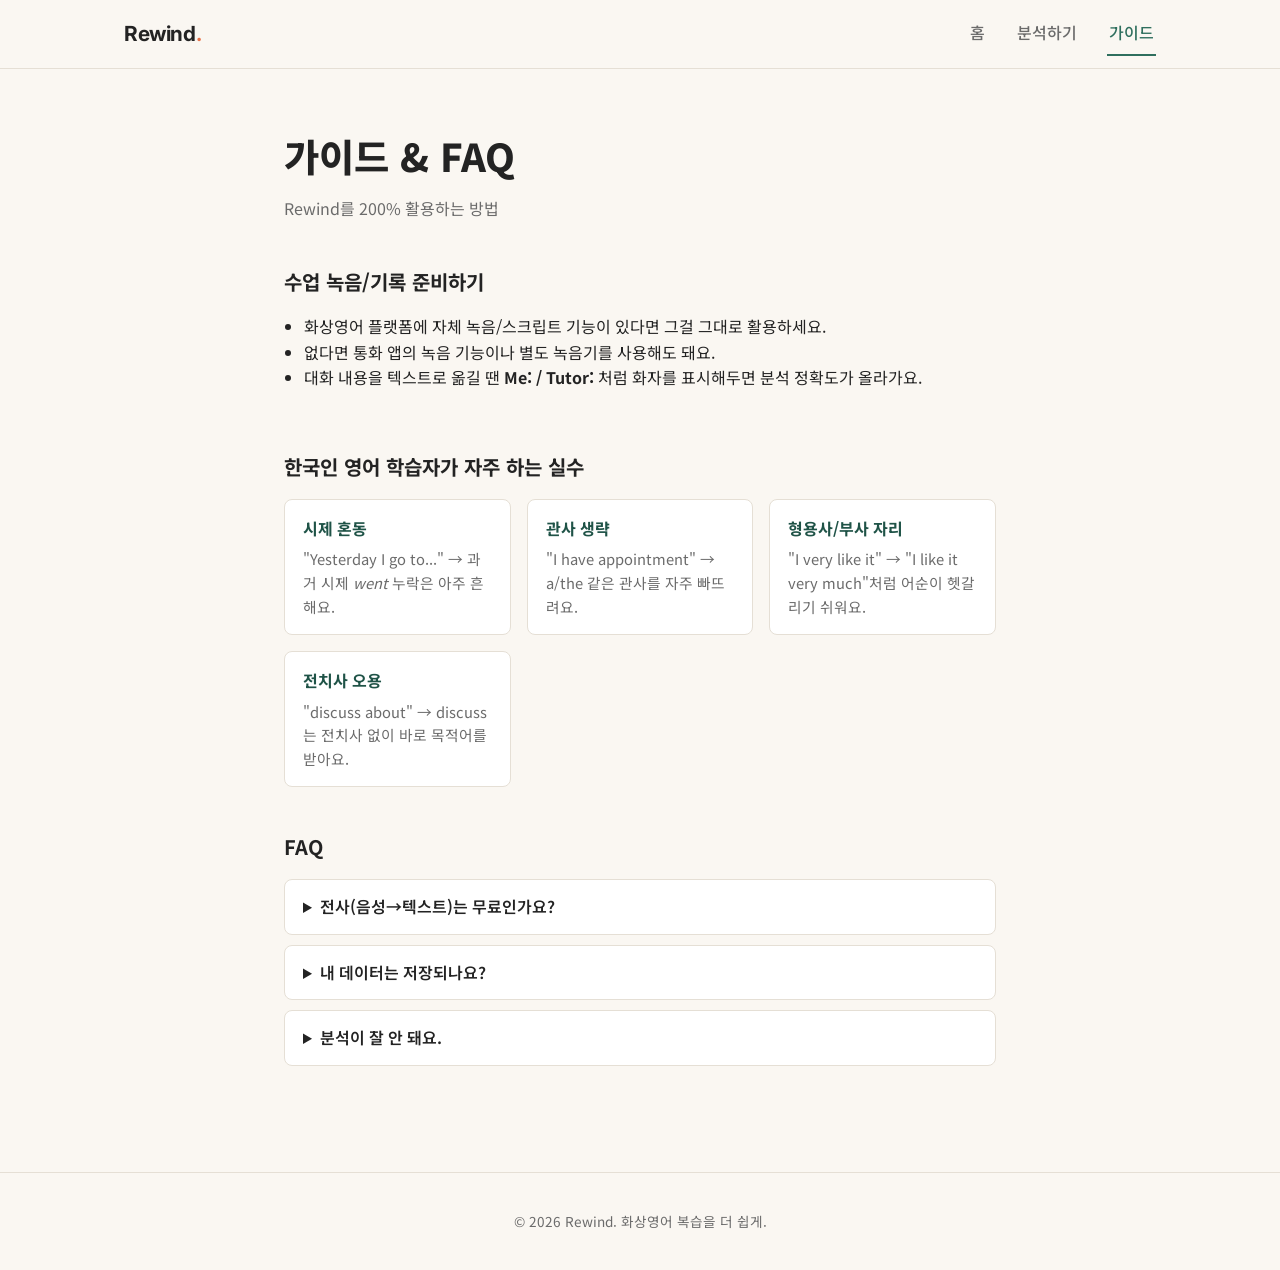
==== guide.html @ b6dd891f "Add Rewind: AI-powered video-lesson English review web app Vanilla HTML/CSS/JS frontend with three p" ====
<!DOCTYPE html>
<html lang="ko">
<head>
<meta charset="UTF-8">
<meta name="viewport" content="width=device-width, initial-scale=1.0">
<title>가이드 — Rewind</title>
<meta name="description" content="Rewind 사용법과 자주 묻는 질문을 확인하세요.">
<link rel="preconnect" href="https://fonts.googleapis.com">
<link rel="preconnect" href="https://fonts.gstatic.com" crossorigin>
<link href="https://fonts.googleapis.com/css2?family=Noto+Sans+KR:wght@400;500;700;900&family=Inter:wght@400;500;600;700&display=swap" rel="stylesheet">
<link rel="stylesheet" href="css/style.css">
</head>
<body>
<header class="site-header">
  <div class="container header-inner">
    <a href="index.html" class="logo">Rewind<span class="logo-dot">.</span></a>
    <nav class="nav" id="nav">
      <a href="index.html" class="nav-link">홈</a>
      <a href="analyze.html" class="nav-link">분석하기</a>
      <a href="guide.html" class="nav-link active">가이드</a>
    </nav>
    <button class="nav-toggle" id="navToggle" aria-label="메뉴 열기" aria-expanded="false">
      <span></span><span></span><span></span>
    </button>
  </div>
</header>

<main>
  <section class="page-head container">
    <h1>가이드 &amp; FAQ</h1>
    <p class="page-sub">Rewind를 200% 활용하는 방법</p>
  </section>

  <section class="guide container">
    <div class="guide-block">
      <h2>수업 녹음/기록 준비하기</h2>
      <ul>
        <li>화상영어 플랫폼에 자체 녹음/스크립트 기능이 있다면 그걸 그대로 활용하세요.</li>
        <li>없다면 통화 앱의 녹음 기능이나 별도 녹음기를 사용해도 돼요.</li>
        <li>대화 내용을 텍스트로 옮길 땐 <strong>Me: / Tutor:</strong> 처럼 화자를 표시해두면 분석 정확도가 올라가요.</li>
      </ul>
    </div>

    <div class="guide-block">
      <h2>한국인 영어 학습자가 자주 하는 실수</h2>
      <div class="mistake-grid">
        <div class="mistake-card">
          <h3>시제 혼동</h3>
          <p>"Yesterday I go to..." → 과거 시제 <em>went</em> 누락은 아주 흔해요.</p>
        </div>
        <div class="mistake-card">
          <h3>관사 생략</h3>
          <p>"I have appointment" → a/the 같은 관사를 자주 빠뜨려요.</p>
        </div>
        <div class="mistake-card">
          <h3>형용사/부사 자리</h3>
          <p>"I very like it" → "I like it very much"처럼 어순이 헷갈리기 쉬워요.</p>
        </div>
        <div class="mistake-card">
          <h3>전치사 오용</h3>
          <p>"discuss about" → discuss는 전치사 없이 바로 목적어를 받아요.</p>
        </div>
      </div>
    </div>

    <div class="guide-block">
      <h2>FAQ</h2>
      <details>
        <summary>전사(음성→텍스트)는 무료인가요?</summary>
        <p>완전 무료는 아니에요. 짧은 mp3(3MB 이하, 약 2~3분)는 AI 음성 인식으로 자동 전사할 수 있지만 비용이 아주 조금 들어요. 더 긴 녹음은 다른 도구로 텍스트로 옮긴 뒤 txt로 올려주세요.</p>
      </details>
      <details>
        <summary>내 데이터는 저장되나요?</summary>
        <p>서버에 대화 내용을 별도로 저장하지 않아요. 분석을 위해 AI API로 전달되었다가 결과만 화면에 표시돼요.</p>
      </details>
      <details>
        <summary>분석이 잘 안 돼요.</summary>
        <p>본인이 말한 문장이 너무 짧거나 화자 구분이 안 되면 정확도가 떨어질 수 있어요. <strong>Me:</strong> 표시를 붙여서 다시 시도해보세요.</p>
      </details>
    </div>
  </section>
</main>

<footer class="site-footer">
  <div class="container footer-inner">
    <p>© 2026 Rewind. 화상영어 복습을 더 쉽게.</p>
  </div>
</footer>

<script src="js/main.js"></script>
</body>
</html>
---- css/style.css ----
/* ---------- tokens ---------- */
:root {
  --bg: #faf7f2;
  --bg-card: #ffffff;
  --text: #232323;
  --text-muted: #6b6b6b;
  --primary: #2f6f5e;
  --primary-dark: #1f5347;
  --accent: #e8734a;
  --border: #e5dfd5;
  --danger-bg: #fdeceb;
  --danger-text: #b3261e;
  --radius-sm: 8px;
  --radius: 14px;
  --radius-lg: 20px;
  --shadow: 0 4px 20px rgba(0, 0, 0, 0.06);
  --container-width: 1080px;
  color-scheme: light;
}

@media (prefers-color-scheme: dark) {
  :root {
    --bg: #17191a;
    --bg-card: #21242a;
    --text: #ececec;
    --text-muted: #a2a2a2;
    --primary: #4fae95;
    --primary-dark: #6cc4ab;
    --accent: #f28a63;
    --border: #33373c;
    --danger-bg: #3a2222;
    --danger-text: #ff8a80;
    --shadow: 0 4px 20px rgba(0, 0, 0, 0.35);
    color-scheme: dark;
  }
}

* { box-sizing: border-box; }

html { scroll-behavior: smooth; }

body {
  margin: 0;
  background: var(--bg);
  color: var(--text);
  font-family: 'Noto Sans KR', 'Inter', -apple-system, BlinkMacSystemFont, 'Segoe UI', Roboto, sans-serif;
  line-height: 1.6;
  -webkit-font-smoothing: antialiased;
}

.container {
  max-width: var(--container-width);
  margin: 0 auto;
  padding: 0 24px;
}

a { color: inherit; text-decoration: none; }

ul { padding-left: 20px; }

code {
  background: var(--border);
  padding: 2px 6px;
  border-radius: 4px;
  font-size: 0.9em;
}

.hidden { display: none !important; }

/* ---------- header ---------- */
.site-header {
  position: sticky;
  top: 0;
  z-index: 50;
  background: var(--bg);
  border-bottom: 1px solid var(--border);
}

.header-inner {
  display: flex;
  align-items: center;
  justify-content: space-between;
  height: 68px;
}

.logo {
  font-family: 'Inter', sans-serif;
  font-weight: 700;
  font-size: 1.3rem;
  letter-spacing: -0.02em;
}

.logo-dot { color: var(--accent); }

.nav {
  display: flex;
  gap: 28px;
}

.nav-link {
  font-weight: 500;
  color: var(--text-muted);
  padding: 8px 2px;
  border-bottom: 2px solid transparent;
  transition: color 0.15s ease, border-color 0.15s ease;
}

.nav-link:hover { color: var(--text); }

.nav-link.active {
  color: var(--primary);
  border-color: var(--primary);
}

.nav-toggle {
  display: none;
  flex-direction: column;
  justify-content: center;
  gap: 5px;
  width: 40px;
  height: 40px;
  background: none;
  border: none;
  cursor: pointer;
}

.nav-toggle span {
  display: block;
  width: 22px;
  height: 2px;
  background: var(--text);
  margin: 0 auto;
  transition: transform 0.2s ease, opacity 0.2s ease;
}

/* ---------- buttons ---------- */
.btn {
  display: inline-block;
  padding: 13px 26px;
  border-radius: 999px;
  font-weight: 600;
  font-size: 0.98rem;
  cursor: pointer;
  border: 2px solid transparent;
  transition: transform 0.12s ease, background 0.15s ease, border-color 0.15s ease, opacity 0.15s ease;
}

.btn:active { transform: scale(0.97); }

.btn-primary {
  background: var(--primary);
  color: #fff;
}

.btn-primary:hover { background: var(--primary-dark); }

.btn-primary:disabled {
  opacity: 0.6;
  cursor: not-allowed;
  transform: none;
}

.btn-ghost {
  background: transparent;
  border-color: var(--border);
  color: var(--text);
}

.btn-ghost:hover { border-color: var(--primary); color: var(--primary); }

/* ---------- hero ---------- */
.hero {
  padding: 88px 24px 64px;
  text-align: center;
  max-width: 760px;
}

.eyebrow {
  color: var(--primary);
  font-weight: 700;
  letter-spacing: 0.04em;
  font-size: 0.9rem;
  margin-bottom: 12px;
}

.hero h1 {
  font-size: clamp(2rem, 5vw, 3.2rem);
  line-height: 1.25;
  margin: 0 0 20px;
  font-weight: 900;
  letter-spacing: -0.02em;
}

.hero-sub {
  color: var(--text-muted);
  font-size: 1.08rem;
  max-width: 560px;
  margin: 0 auto 32px;
}

.hero-actions {
  display: flex;
  gap: 14px;
  justify-content: center;
  flex-wrap: wrap;
}

/* ---------- sections ---------- */
.section-title {
  text-align: center;
  font-size: 1.6rem;
  font-weight: 800;
  margin-bottom: 36px;
}

.steps, .why { padding: 48px 24px 72px; }

.step-grid, .why-grid {
  display: grid;
  grid-template-columns: repeat(auto-fit, minmax(230px, 1fr));
  gap: 22px;
}

.step-card, .why-card {
  background: var(--bg-card);
  border: 1px solid var(--border);
  border-radius: var(--radius);
  padding: 26px 22px;
  box-shadow: var(--shadow);
}

.step-num {
  width: 34px;
  height: 34px;
  border-radius: 50%;
  background: var(--primary);
  color: #fff;
  display: flex;
  align-items: center;
  justify-content: center;
  font-weight: 700;
  margin-bottom: 14px;
}

.step-card h3, .why-card h3 {
  margin: 0 0 8px;
  font-size: 1.08rem;
}

.step-card p, .why-card p {
  margin: 0;
  color: var(--text-muted);
  font-size: 0.95rem;
}

/* ---------- page head (analyze / guide) ---------- */
.page-head {
  padding: 56px 24px 12px;
  max-width: 760px;
}

.page-head h1 {
  font-size: clamp(1.7rem, 4vw, 2.4rem);
  margin: 0 0 10px;
  font-weight: 800;
}

.page-sub { color: var(--text-muted); margin: 0; }

/* ---------- analyze page ---------- */
.analyze {
  padding: 32px 24px 96px;
  max-width: 760px;
}

.input-tabs {
  display: flex;
  gap: 6px;
  overflow-x: auto;
  border-bottom: 1px solid var(--border);
  margin-bottom: 20px;
}

.tab-btn {
  background: none;
  border: none;
  padding: 12px 16px;
  font-weight: 600;
  font-size: 0.95rem;
  color: var(--text-muted);
  border-bottom: 2px solid transparent;
  white-space: nowrap;
  cursor: pointer;
}

.tab-btn.active {
  color: var(--primary);
  border-color: var(--primary);
}

.tab-panel { margin-bottom: 8px; }

textarea#transcriptInput {
  width: 100%;
  border: 1px solid var(--border);
  border-radius: var(--radius);
  padding: 16px;
  font-family: inherit;
  font-size: 0.98rem;
  resize: vertical;
  background: var(--bg-card);
  color: var(--text);
}

.file-drop {
  display: flex;
  flex-direction: column;
  align-items: center;
  justify-content: center;
  gap: 6px;
  border: 2px dashed var(--border);
  border-radius: var(--radius);
  padding: 36px 20px;
  cursor: pointer;
  text-align: center;
  transition: border-color 0.15s ease;
}

.file-drop:hover { border-color: var(--primary); }

.file-drop-label { font-weight: 600; }

.file-drop-name { color: var(--text-muted); font-size: 0.9rem; min-height: 1.2em; }

.hint {
  color: var(--text-muted);
  font-size: 0.88rem;
  margin-top: 10px;
}

.analyze-actions {
  display: flex;
  align-items: center;
  gap: 16px;
  margin-top: 24px;
}

.status-msg {
  color: var(--text-muted);
  font-size: 0.92rem;
}

.error-box {
  margin-top: 20px;
  background: var(--danger-bg);
  color: var(--danger-text);
  border-radius: var(--radius-sm);
  padding: 14px 16px;
  font-size: 0.95rem;
}

.result-box {
  margin-top: 40px;
  border-top: 1px solid var(--border);
  padding-top: 32px;
}

.result-box h2 {
  font-size: 1.3rem;
  margin: 0 0 8px;
}

.result-summary {
  color: var(--text-muted);
  margin: 0 0 20px;
}

.result-list {
  display: flex;
  flex-direction: column;
  gap: 14px;
}

.result-card {
  background: var(--bg-card);
  border: 1px solid var(--border);
  border-left: 4px solid var(--accent);
  border-radius: var(--radius-sm);
  padding: 16px 18px;
  box-shadow: var(--shadow);
}

.result-original {
  margin: 0 0 6px;
  color: var(--text-muted);
  font-style: italic;
}

.result-suggestion {
  margin: 0 0 8px;
  font-weight: 700;
  color: var(--primary-dark);
}

.result-reason {
  margin: 0;
  font-size: 0.92rem;
  color: var(--text-muted);
}

.empty-result {
  color: var(--text-muted);
}

/* ---------- guide page ---------- */
.guide {
  padding: 32px 24px 96px;
  max-width: 760px;
  display: flex;
  flex-direction: column;
  gap: 44px;
}

.guide-block h2 {
  font-size: 1.25rem;
  margin: 0 0 16px;
}

.mistake-grid {
  display: grid;
  grid-template-columns: repeat(auto-fit, minmax(220px, 1fr));
  gap: 16px;
}

.mistake-card {
  background: var(--bg-card);
  border: 1px solid var(--border);
  border-radius: var(--radius-sm);
  padding: 16px 18px;
}

.mistake-card h3 {
  margin: 0 0 6px;
  font-size: 1rem;
  color: var(--primary-dark);
}

.mistake-card p {
  margin: 0;
  color: var(--text-muted);
  font-size: 0.92rem;
}

details {
  background: var(--bg-card);
  border: 1px solid var(--border);
  border-radius: var(--radius-sm);
  padding: 14px 18px;
  margin-bottom: 10px;
}

summary {
  cursor: pointer;
  font-weight: 600;
}

details p {
  margin: 10px 0 0;
  color: var(--text-muted);
  font-size: 0.94rem;
}

/* ---------- footer ---------- */
.site-footer {
  border-top: 1px solid var(--border);
  padding: 24px;
}

.footer-inner {
  color: var(--text-muted);
  font-size: 0.85rem;
  text-align: center;
}

/* ---------- responsive ---------- */
@media (max-width: 768px) {
  .nav {
    position: absolute;
    top: 68px;
    left: 0;
    right: 0;
    background: var(--bg);
    border-bottom: 1px solid var(--border);
    flex-direction: column;
    gap: 0;
    max-height: 0;
    overflow: hidden;
    transition: max-height 0.2s ease;
  }

  .nav.open { max-height: 240px; }

  .nav-link {
    padding: 14px 24px;
    border-bottom: 1px solid var(--border);
    border-left: 3px solid transparent;
  }

  .nav-link.active { border-left-color: var(--primary); border-bottom-color: var(--border); }

  .nav-toggle { display: flex; }

  .hero { padding: 56px 20px 48px; }

  .steps, .why, .analyze, .guide, .page-head { padding-left: 20px; padding-right: 20px; }
}

@media (max-width: 480px) {
  .hero-actions { flex-direction: column; align-items: stretch; }
  .btn { text-align: center; }
  .analyze-actions { flex-wrap: wrap; }
}
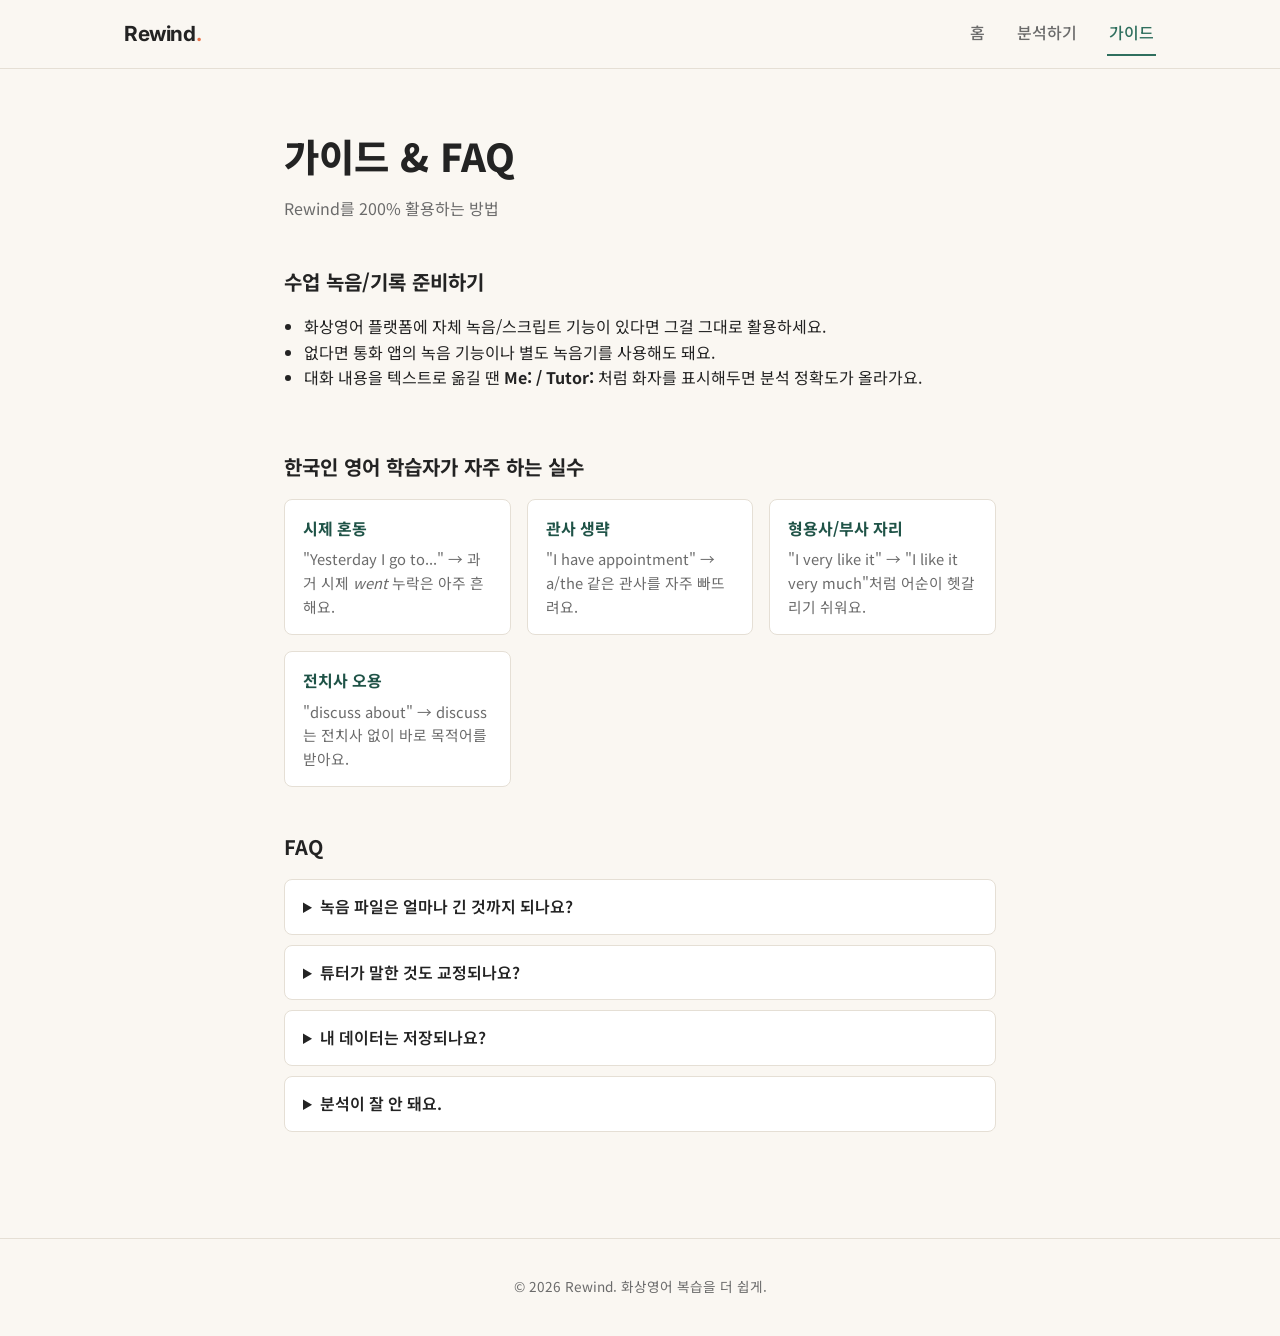
==== commit d3a3f9f7: "Accept 20-minute lesson recordings with speaker separation Uploading a real recording was previously" ====
--- a/guide.html
+++ b/guide.html
@@ -66,8 +66,12 @@
     <div class="guide-block">
       <h2>FAQ</h2>
       <details>
-        <summary>전사(음성→텍스트)는 무료인가요?</summary>
-        <p>완전 무료는 아니에요. 짧은 mp3(3MB 이하, 약 2~3분)는 AI 음성 인식으로 자동 전사할 수 있지만 비용이 아주 조금 들어요. 더 긴 녹음은 다른 도구로 텍스트로 옮긴 뒤 txt로 올려주세요.</p>
+        <summary>녹음 파일은 얼마나 긴 것까지 되나요?</summary>
+        <p>20분 내외까지 처리해요. m4a(아이폰 음성메모), mp3, wav를 지원하고, 업로드 전에 브라우저가 알아서 음질을 낮춰 용량을 줄이기 때문에 파일이 커도 괜찮아요. 20분 기준 4~5분 정도 걸립니다. 그보다 긴 녹음은 나눠서 올려주세요.</p>
+      </details>
+      <details>
+        <summary>튜터가 말한 것도 교정되나요?</summary>
+        <p>아니요. 녹음을 화자별로 나눠서 인식한 뒤, 학습자가 말한 부분만 골라 분석해요. 텍스트를 직접 붙여넣을 때도 문맥으로 학습자를 구분합니다.</p>
       </details>
       <details>
         <summary>내 데이터는 저장되나요?</summary>
--- a/css/style.css
+++ b/css/style.css
@@ -348,6 +348,31 @@
 .status-msg {
   color: var(--text-muted);
   font-size: 0.92rem;
+  display: inline-flex;
+  align-items: center;
+  gap: 8px;
+}
+
+.status-hint {
+  opacity: 0.75;
+}
+
+.spinner {
+  width: 14px;
+  height: 14px;
+  border: 2px solid var(--border);
+  border-top-color: var(--primary);
+  border-radius: 50%;
+  animation: spin 0.7s linear infinite;
+  flex-shrink: 0;
+}
+
+@keyframes spin {
+  to { transform: rotate(360deg); }
+}
+
+@media (prefers-reduced-motion: reduce) {
+  .spinner { animation-duration: 2s; }
 }
 
 .error-box {
@@ -375,6 +400,53 @@
   margin: 0 0 20px;
 }
 
+.pattern-section {
+  margin-bottom: 32px;
+}
+
+.pattern-section h3,
+.result-list-title {
+  font-size: 1.05rem;
+  margin: 0 0 12px;
+}
+
+.pattern-list {
+  display: grid;
+  grid-template-columns: repeat(auto-fit, minmax(240px, 1fr));
+  gap: 12px;
+}
+
+.pattern-card {
+  background: var(--bg-card);
+  border: 1px solid var(--border);
+  border-top: 3px solid var(--primary);
+  border-radius: var(--radius-sm);
+  padding: 14px 16px;
+}
+
+.pattern-label {
+  margin: 0 0 6px;
+  font-weight: 700;
+  display: flex;
+  align-items: center;
+  gap: 8px;
+}
+
+.pattern-count {
+  background: var(--primary);
+  color: #fff;
+  font-size: 0.75rem;
+  font-weight: 600;
+  padding: 2px 8px;
+  border-radius: 999px;
+}
+
+.pattern-advice {
+  margin: 0;
+  font-size: 0.9rem;
+  color: var(--text-muted);
+}
+
 .result-list {
   display: flex;
   flex-direction: column;
@@ -388,6 +460,18 @@
   border-radius: var(--radius-sm);
   padding: 16px 18px;
   box-shadow: var(--shadow);
+}
+
+.result-time {
+  display: inline-block;
+  margin-bottom: 8px;
+  padding: 2px 8px;
+  border-radius: 999px;
+  background: var(--border);
+  color: var(--text-muted);
+  font-size: 0.75rem;
+  font-weight: 600;
+  font-variant-numeric: tabular-nums;
 }
 
 .result-original {
